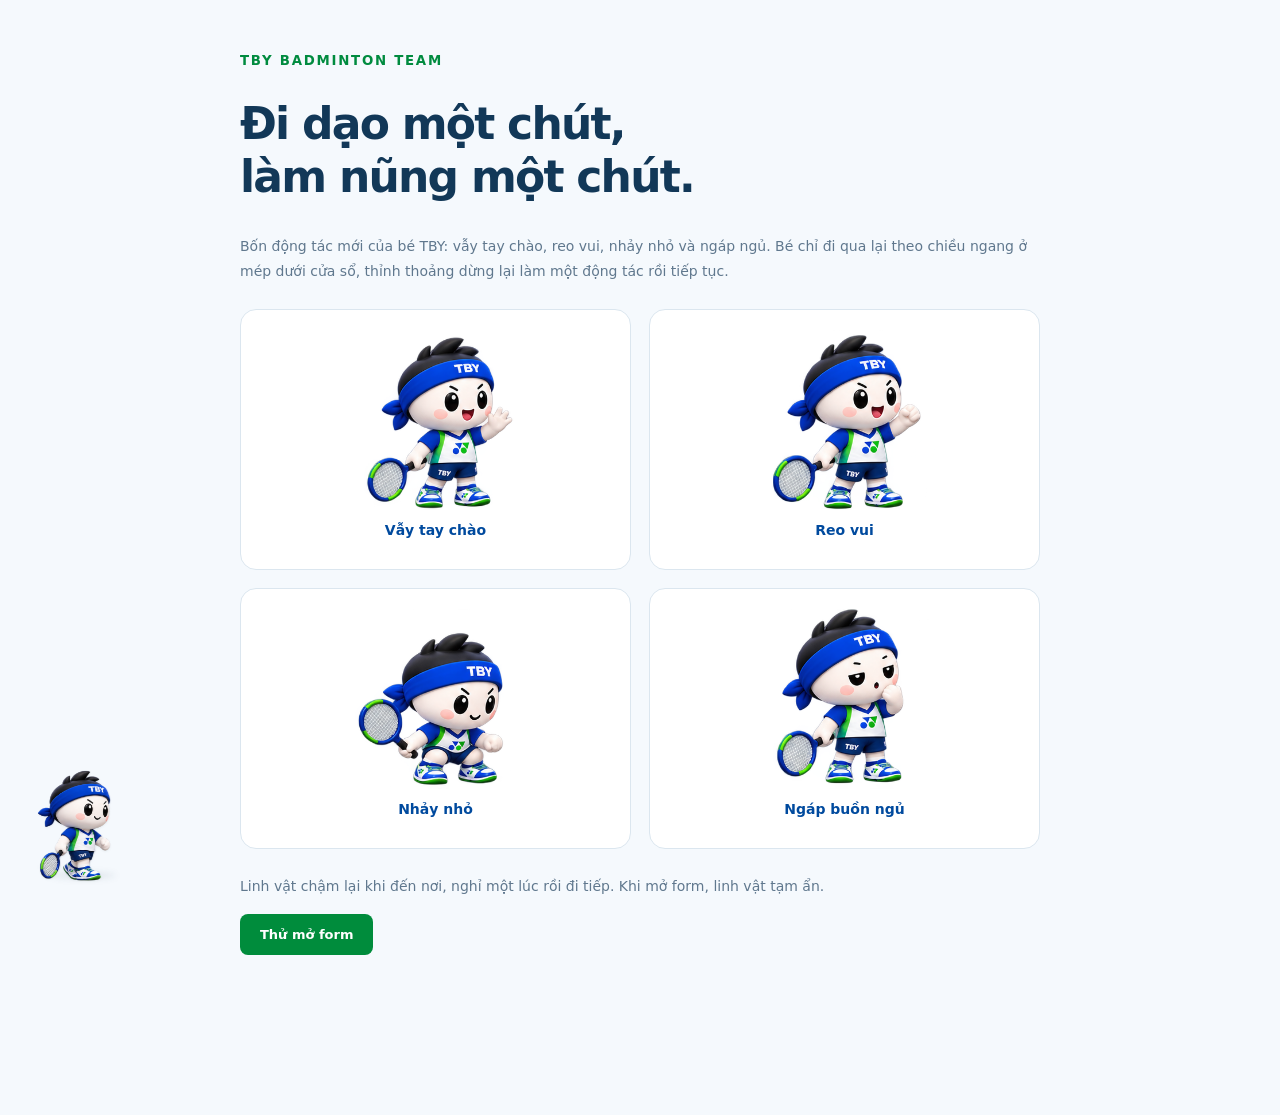
==== xem-thu-chibi.html @ 2a5cde0b "Add files via upload" ====
<!doctype html><html lang="vi"><head><meta charset="utf-8"><meta name="viewport" content="width=device-width,initial-scale=1"><title>TBY — Chibi 3D</title><link rel="stylesheet" href="mascot.css?v=5"><style>
*{box-sizing:border-box}body{margin:0;font-family:system-ui,sans-serif;background:#f5f9fd;color:#123858}main{width:min(800px,calc(100% - 36px));margin:50px auto 160px}small{color:#008b3f;font-weight:700;letter-spacing:.13em}h1{font-size:clamp(30px,5vw,44px);line-height:1.2;letter-spacing:-.04em}p{font-size:14px;line-height:1.8;color:#60788e}.poses{display:grid;grid-template-columns:1fr 1fr;gap:18px;margin:25px 0}.pose-card{border:1px solid #dbe6ef;background:#fff;border-radius:16px;text-align:center;padding:20px}.pose{width:min(180px,100%);aspect-ratio:1;margin:0 auto;background-image:url('assets/tby-chibi-walk.png');background-size:400% 200%;background-repeat:no-repeat;animation:walk .8s step-end infinite}.pose.left{background-position-y:100%}.pose-card h2{font-size:14px;color:#004a9e}button{font:600 13px system-ui;padding:13px 20px;border:0;border-radius:8px;background:#008c3c;color:white;cursor:pointer}dialog{border:1px solid #dbe6ef;border-radius:16px;padding:25px;width:min(420px,calc(100% - 36px));color:#123858}dialog::backdrop{background:#0c32587a}@keyframes walk{0%,100%{background-position-x:0}25%{background-position-x:33.333333%}50%{background-position-x:66.666667%}75%{background-position-x:100%}}@media(prefers-reduced-motion:reduce){.pose{animation:none;background-position-x:33.333333%}}
.cute{width:min(180px,100%);aspect-ratio:1;margin:auto;background-image:url('assets/tby-chibi-actions.png');background-size:400% 400%;background-repeat:no-repeat;animation:walk 2s step-end infinite}.cute-1{background-position-y:33.333333%;animation-duration:2.4s}.cute-2{background-position-y:66.666667%;animation-duration:1.6s}.cute-3{background-position-y:100%;animation-duration:3.2s}@media(prefers-reduced-motion:reduce){.cute{animation:none}}</style></head><body><main><small>TBY BADMINTON TEAM</small><h1>Đi dạo một chút,<br>làm nũng một chút.</h1><p>Bốn động tác mới của bé TBY: vẫy tay chào, reo vui, nhảy nhỏ và ngáp ngủ. Bé chỉ đi qua lại theo chiều ngang ở mép dưới cửa sổ, thỉnh thoảng dừng lại làm một động tác rồi tiếp tục.</p><div class="poses"><article class="pose-card"><div class="cute cute-0" aria-hidden="true"></div><h2>Vẫy tay chào</h2></article><article class="pose-card"><div class="cute cute-1" aria-hidden="true"></div><h2>Reo vui</h2></article><article class="pose-card"><div class="cute cute-2" aria-hidden="true"></div><h2>Nhảy nhỏ</h2></article><article class="pose-card"><div class="cute cute-3" aria-hidden="true"></div><h2>Ngáp buồn ngủ</h2></article></div><p>Linh vật chậm lại khi đến nơi, nghỉ một lúc rồi đi tiếp. Khi mở form, linh vật tạm ẩn.</p><button id="open-form">Thử mở form</button></main><dialog id="demo-dialog"><h2>Form minh họa</h2><p>Không có đăng ký thật được gửi từ trang này.</p><form method="dialog"><button>Đóng form</button></form></dialog><script>document.getElementById('open-form').onclick=()=>document.getElementById('demo-dialog').showModal();</script><script defer src="mascot.js?v=6"></script></body></html>
---- mascot.css ----
/* The walk cycle is rendered from directional chibi poses. */
#tby-web-mascot{position:fixed;left:0;top:0;width:116px;height:116px;z-index:40;pointer-events:none;contain:layout style;will-change:transform}
#tby-web-mascot[hidden]{display:none!important}
#tby-web-mascot::before{content:'';position:absolute;left:28%;right:15%;bottom:3%;height:6%;border-radius:50%;background:#19344716;filter:blur(3px)}
#tby-web-mascot .tby-mascot-sprite{display:block;width:100%;height:100%;background-repeat:no-repeat;background-size:400% 200%;background-position:33.333333% 0;transform-origin:50% 90%;filter:drop-shadow(0 1px 1px #173a4710)}
#tby-web-mascot:not(.is-moving):not(.is-acting) .tby-mascot-sprite{animation:tby-chibi-breathe 2.6s ease-in-out infinite}
@keyframes tby-chibi-breathe{0%,100%{transform:translateY(0) scaleY(1)}50%{transform:translateY(-.7px) scaleY(1.008)}}
@media(max-width:760px){#tby-web-mascot{width:88px;height:88px}}
@media(prefers-reduced-motion:reduce){#tby-web-mascot .tby-mascot-sprite{animation:none!important;transform:none!important}}
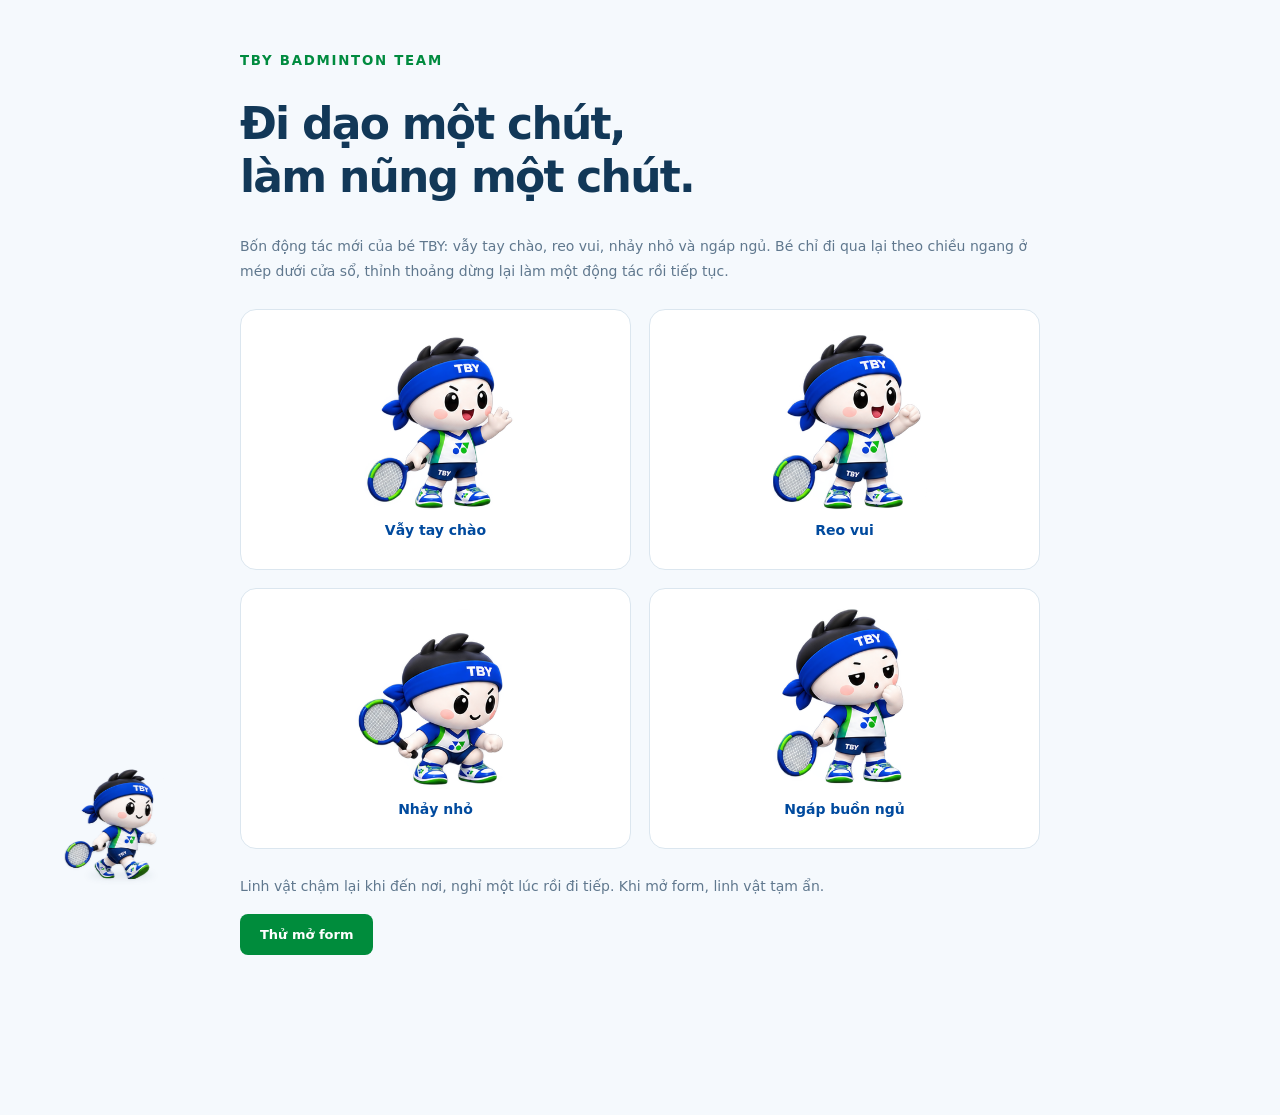
==== commit ca9c0cbe: "Add files via upload" ====
--- a/xem-thu-chibi.html
+++ b/xem-thu-chibi.html
@@ -1,3 +1,3 @@
-<!doctype html><html lang="vi"><head><meta charset="utf-8"><meta name="viewport" content="width=device-width,initial-scale=1"><title>TBY — Chibi 3D</title><link rel="stylesheet" href="mascot.css?v=5"><style>
+<!doctype html><html lang="vi"><head><meta charset="utf-8"><meta name="viewport" content="width=device-width,initial-scale=1"><title>TBY — Chibi 3D</title><link rel="stylesheet" href="mascot-bottom-r7.css"><style>
 *{box-sizing:border-box}body{margin:0;font-family:system-ui,sans-serif;background:#f5f9fd;color:#123858}main{width:min(800px,calc(100% - 36px));margin:50px auto 160px}small{color:#008b3f;font-weight:700;letter-spacing:.13em}h1{font-size:clamp(30px,5vw,44px);line-height:1.2;letter-spacing:-.04em}p{font-size:14px;line-height:1.8;color:#60788e}.poses{display:grid;grid-template-columns:1fr 1fr;gap:18px;margin:25px 0}.pose-card{border:1px solid #dbe6ef;background:#fff;border-radius:16px;text-align:center;padding:20px}.pose{width:min(180px,100%);aspect-ratio:1;margin:0 auto;background-image:url('assets/tby-chibi-walk.png');background-size:400% 200%;background-repeat:no-repeat;animation:walk .8s step-end infinite}.pose.left{background-position-y:100%}.pose-card h2{font-size:14px;color:#004a9e}button{font:600 13px system-ui;padding:13px 20px;border:0;border-radius:8px;background:#008c3c;color:white;cursor:pointer}dialog{border:1px solid #dbe6ef;border-radius:16px;padding:25px;width:min(420px,calc(100% - 36px));color:#123858}dialog::backdrop{background:#0c32587a}@keyframes walk{0%,100%{background-position-x:0}25%{background-position-x:33.333333%}50%{background-position-x:66.666667%}75%{background-position-x:100%}}@media(prefers-reduced-motion:reduce){.pose{animation:none;background-position-x:33.333333%}}
-.cute{width:min(180px,100%);aspect-ratio:1;margin:auto;background-image:url('assets/tby-chibi-actions.png');background-size:400% 400%;background-repeat:no-repeat;animation:walk 2s step-end infinite}.cute-1{background-position-y:33.333333%;animation-duration:2.4s}.cute-2{background-position-y:66.666667%;animation-duration:1.6s}.cute-3{background-position-y:100%;animation-duration:3.2s}@media(prefers-reduced-motion:reduce){.cute{animation:none}}</style></head><body><main><small>TBY BADMINTON TEAM</small><h1>Đi dạo một chút,<br>làm nũng một chút.</h1><p>Bốn động tác mới của bé TBY: vẫy tay chào, reo vui, nhảy nhỏ và ngáp ngủ. Bé chỉ đi qua lại theo chiều ngang ở mép dưới cửa sổ, thỉnh thoảng dừng lại làm một động tác rồi tiếp tục.</p><div class="poses"><article class="pose-card"><div class="cute cute-0" aria-hidden="true"></div><h2>Vẫy tay chào</h2></article><article class="pose-card"><div class="cute cute-1" aria-hidden="true"></div><h2>Reo vui</h2></article><article class="pose-card"><div class="cute cute-2" aria-hidden="true"></div><h2>Nhảy nhỏ</h2></article><article class="pose-card"><div class="cute cute-3" aria-hidden="true"></div><h2>Ngáp buồn ngủ</h2></article></div><p>Linh vật chậm lại khi đến nơi, nghỉ một lúc rồi đi tiếp. Khi mở form, linh vật tạm ẩn.</p><button id="open-form">Thử mở form</button></main><dialog id="demo-dialog"><h2>Form minh họa</h2><p>Không có đăng ký thật được gửi từ trang này.</p><form method="dialog"><button>Đóng form</button></form></dialog><script>document.getElementById('open-form').onclick=()=>document.getElementById('demo-dialog').showModal();</script><script defer src="mascot.js?v=6"></script></body></html>
+.cute{width:min(180px,100%);aspect-ratio:1;margin:auto;background-image:url('assets/tby-chibi-actions.png');background-size:400% 400%;background-repeat:no-repeat;animation:walk 2s step-end infinite}.cute-1{background-position-y:33.333333%;animation-duration:2.4s}.cute-2{background-position-y:66.666667%;animation-duration:1.6s}.cute-3{background-position-y:100%;animation-duration:3.2s}@media(prefers-reduced-motion:reduce){.cute{animation:none}}</style></head><body><main><small>TBY BADMINTON TEAM</small><h1>Đi dạo một chút,<br>làm nũng một chút.</h1><p>Bốn động tác mới của bé TBY: vẫy tay chào, reo vui, nhảy nhỏ và ngáp ngủ. Bé chỉ đi qua lại theo chiều ngang ở mép dưới cửa sổ, thỉnh thoảng dừng lại làm một động tác rồi tiếp tục.</p><div class="poses"><article class="pose-card"><div class="cute cute-0" aria-hidden="true"></div><h2>Vẫy tay chào</h2></article><article class="pose-card"><div class="cute cute-1" aria-hidden="true"></div><h2>Reo vui</h2></article><article class="pose-card"><div class="cute cute-2" aria-hidden="true"></div><h2>Nhảy nhỏ</h2></article><article class="pose-card"><div class="cute cute-3" aria-hidden="true"></div><h2>Ngáp buồn ngủ</h2></article></div><p>Linh vật chậm lại khi đến nơi, nghỉ một lúc rồi đi tiếp. Khi mở form, linh vật tạm ẩn.</p><button id="open-form">Thử mở form</button></main><dialog id="demo-dialog"><h2>Form minh họa</h2><p>Không có đăng ký thật được gửi từ trang này.</p><form method="dialog"><button>Đóng form</button></form></dialog><script>document.getElementById('open-form').onclick=()=>document.getElementById('demo-dialog').showModal();</script><script defer src="mascot-bottom-r7.js"></script></body></html>
--- a/mascot-bottom-r7.css
+++ b/mascot-bottom-r7.css
@@ -0,0 +1,9 @@
+/* The walk cycle is rendered from directional chibi poses. */
+#tby-web-mascot{position:fixed;left:0;top:0;width:116px;height:116px;z-index:40;pointer-events:none;contain:layout style;will-change:transform}
+#tby-web-mascot[hidden]{display:none!important}
+#tby-web-mascot::before{content:'';position:absolute;left:28%;right:15%;bottom:3%;height:6%;border-radius:50%;background:#19344716;filter:blur(3px)}
+#tby-web-mascot .tby-mascot-sprite{display:block;width:100%;height:100%;background-repeat:no-repeat;background-size:400% 200%;background-position:33.333333% 0;transform-origin:50% 90%;filter:drop-shadow(0 1px 1px #173a4710)}
+#tby-web-mascot:not(.is-moving):not(.is-acting) .tby-mascot-sprite{animation:tby-chibi-breathe 2.6s ease-in-out infinite}
+@keyframes tby-chibi-breathe{0%,100%{transform:translateY(0) scaleY(1)}50%{transform:translateY(-.7px) scaleY(1.008)}}
+@media(max-width:760px){#tby-web-mascot{width:88px;height:88px}}
+@media(prefers-reduced-motion:reduce){#tby-web-mascot .tby-mascot-sprite{animation:none!important;transform:none!important}}
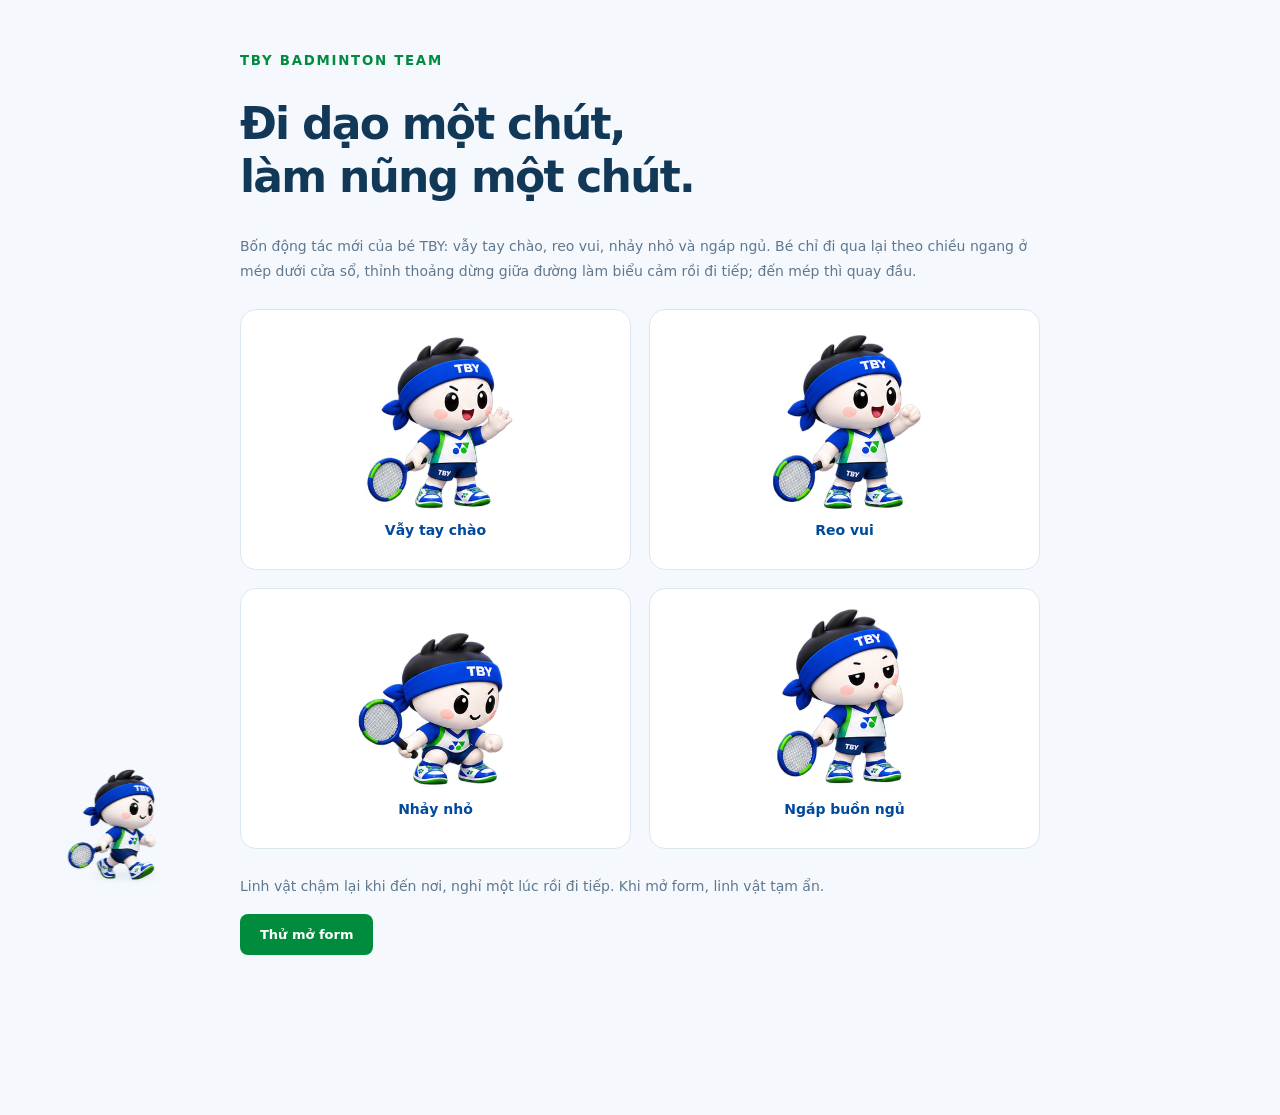
==== commit 66bafda3: "Add files via upload" ====
--- a/xem-thu-chibi.html
+++ b/xem-thu-chibi.html
@@ -1,3 +1,3 @@
-<!doctype html><html lang="vi"><head><meta charset="utf-8"><meta name="viewport" content="width=device-width,initial-scale=1"><title>TBY — Chibi 3D</title><link rel="stylesheet" href="mascot-bottom-r7.css"><style>
+<!doctype html><html lang="vi"><head><meta charset="utf-8"><meta name="viewport" content="width=device-width,initial-scale=1"><title>TBY — Chibi 3D</title><link rel="stylesheet" href="mascot-full-r9.css"><style>
 *{box-sizing:border-box}body{margin:0;font-family:system-ui,sans-serif;background:#f5f9fd;color:#123858}main{width:min(800px,calc(100% - 36px));margin:50px auto 160px}small{color:#008b3f;font-weight:700;letter-spacing:.13em}h1{font-size:clamp(30px,5vw,44px);line-height:1.2;letter-spacing:-.04em}p{font-size:14px;line-height:1.8;color:#60788e}.poses{display:grid;grid-template-columns:1fr 1fr;gap:18px;margin:25px 0}.pose-card{border:1px solid #dbe6ef;background:#fff;border-radius:16px;text-align:center;padding:20px}.pose{width:min(180px,100%);aspect-ratio:1;margin:0 auto;background-image:url('assets/tby-chibi-walk.png');background-size:400% 200%;background-repeat:no-repeat;animation:walk .8s step-end infinite}.pose.left{background-position-y:100%}.pose-card h2{font-size:14px;color:#004a9e}button{font:600 13px system-ui;padding:13px 20px;border:0;border-radius:8px;background:#008c3c;color:white;cursor:pointer}dialog{border:1px solid #dbe6ef;border-radius:16px;padding:25px;width:min(420px,calc(100% - 36px));color:#123858}dialog::backdrop{background:#0c32587a}@keyframes walk{0%,100%{background-position-x:0}25%{background-position-x:33.333333%}50%{background-position-x:66.666667%}75%{background-position-x:100%}}@media(prefers-reduced-motion:reduce){.pose{animation:none;background-position-x:33.333333%}}
-.cute{width:min(180px,100%);aspect-ratio:1;margin:auto;background-image:url('assets/tby-chibi-actions.png');background-size:400% 400%;background-repeat:no-repeat;animation:walk 2s step-end infinite}.cute-1{background-position-y:33.333333%;animation-duration:2.4s}.cute-2{background-position-y:66.666667%;animation-duration:1.6s}.cute-3{background-position-y:100%;animation-duration:3.2s}@media(prefers-reduced-motion:reduce){.cute{animation:none}}</style></head><body><main><small>TBY BADMINTON TEAM</small><h1>Đi dạo một chút,<br>làm nũng một chút.</h1><p>Bốn động tác mới của bé TBY: vẫy tay chào, reo vui, nhảy nhỏ và ngáp ngủ. Bé chỉ đi qua lại theo chiều ngang ở mép dưới cửa sổ, thỉnh thoảng dừng lại làm một động tác rồi tiếp tục.</p><div class="poses"><article class="pose-card"><div class="cute cute-0" aria-hidden="true"></div><h2>Vẫy tay chào</h2></article><article class="pose-card"><div class="cute cute-1" aria-hidden="true"></div><h2>Reo vui</h2></article><article class="pose-card"><div class="cute cute-2" aria-hidden="true"></div><h2>Nhảy nhỏ</h2></article><article class="pose-card"><div class="cute cute-3" aria-hidden="true"></div><h2>Ngáp buồn ngủ</h2></article></div><p>Linh vật chậm lại khi đến nơi, nghỉ một lúc rồi đi tiếp. Khi mở form, linh vật tạm ẩn.</p><button id="open-form">Thử mở form</button></main><dialog id="demo-dialog"><h2>Form minh họa</h2><p>Không có đăng ký thật được gửi từ trang này.</p><form method="dialog"><button>Đóng form</button></form></dialog><script>document.getElementById('open-form').onclick=()=>document.getElementById('demo-dialog').showModal();</script><script defer src="mascot-bottom-r7.js"></script></body></html>
+.cute{width:min(180px,100%);aspect-ratio:1;margin:auto;background-image:url('assets/tby-chibi-actions.png');background-size:400% 400%;background-repeat:no-repeat;animation:walk 2s step-end infinite}.cute-1{background-position-y:33.333333%;animation-duration:2.4s}.cute-2{background-position-y:66.666667%;animation-duration:1.6s}.cute-3{background-position-y:100%;animation-duration:3.2s}</style></head><body><main><small>TBY BADMINTON TEAM</small><h1>Đi dạo một chút,<br>làm nũng một chút.</h1><p>Bốn động tác mới của bé TBY: vẫy tay chào, reo vui, nhảy nhỏ và ngáp ngủ. Bé chỉ đi qua lại theo chiều ngang ở mép dưới cửa sổ, thỉnh thoảng dừng giữa đường làm biểu cảm rồi đi tiếp; đến mép thì quay đầu.</p><div class="poses"><article class="pose-card"><div class="cute cute-0" aria-hidden="true"></div><h2>Vẫy tay chào</h2></article><article class="pose-card"><div class="cute cute-1" aria-hidden="true"></div><h2>Reo vui</h2></article><article class="pose-card"><div class="cute cute-2" aria-hidden="true"></div><h2>Nhảy nhỏ</h2></article><article class="pose-card"><div class="cute cute-3" aria-hidden="true"></div><h2>Ngáp buồn ngủ</h2></article></div><p>Linh vật chậm lại khi đến nơi, nghỉ một lúc rồi đi tiếp. Khi mở form, linh vật tạm ẩn.</p><button id="open-form">Thử mở form</button></main><dialog id="demo-dialog"><h2>Form minh họa</h2><p>Không có đăng ký thật được gửi từ trang này.</p><form method="dialog"><button>Đóng form</button></form></dialog><script>document.getElementById('open-form').onclick=()=>document.getElementById('demo-dialog').showModal();</script><script defer src="mascot-full-r9.js"></script></body></html>
--- a/mascot-full-r9.css
+++ b/mascot-full-r9.css
@@ -0,0 +1,9 @@
+/* The walk cycle is rendered from directional chibi poses. */
+#tby-web-mascot{position:fixed;left:0;top:0;width:116px;height:116px;z-index:40;pointer-events:none;contain:layout style;will-change:transform}
+#tby-web-mascot[hidden]{display:none!important}
+#tby-web-mascot::before{content:'';position:absolute;left:28%;right:15%;bottom:3%;height:6%;border-radius:50%;background:#19344716;filter:blur(3px)}
+#tby-web-mascot .tby-mascot-sprite{display:block;width:100%;height:100%;background-repeat:no-repeat;background-size:400% 200%;background-position:33.333333% 0;transform-origin:50% 90%;filter:drop-shadow(0 1px 1px #173a4710)}
+#tby-web-mascot:not(.is-moving):not(.is-acting) .tby-mascot-sprite{animation:tby-chibi-breathe 2.6s ease-in-out infinite}
+@keyframes tby-chibi-breathe{0%,100%{transform:translateY(0) scaleY(1)}50%{transform:translateY(-.7px) scaleY(1.008)}}
+@media(max-width:760px){#tby-web-mascot{width:88px;height:88px}}
+
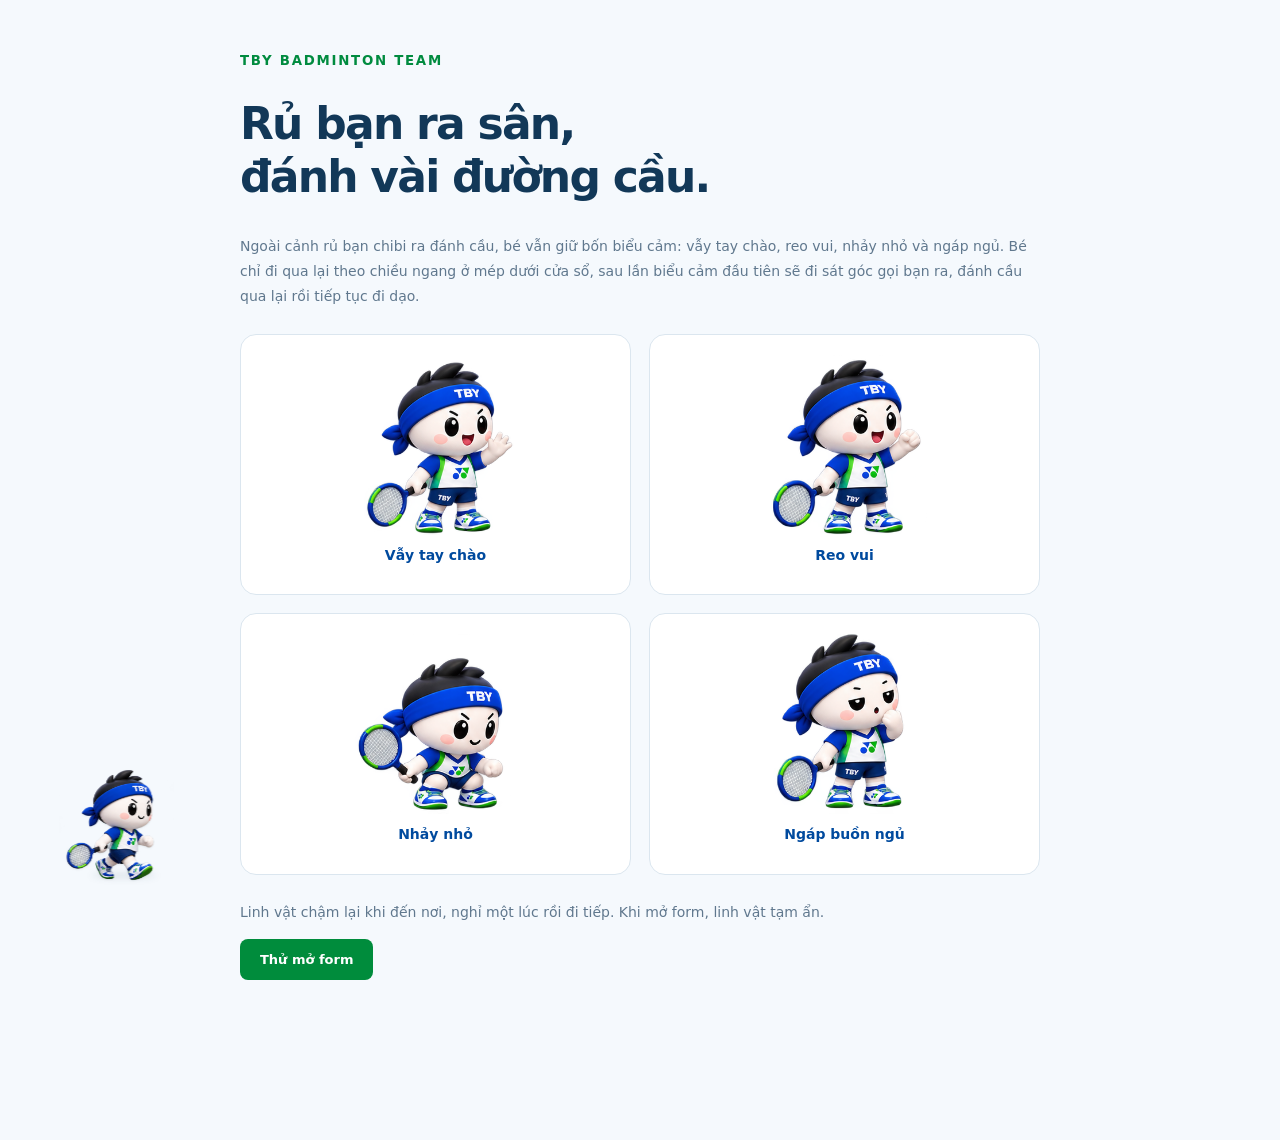
==== commit d64bd31f: "Add files via upload" ====
--- a/xem-thu-chibi.html
+++ b/xem-thu-chibi.html
@@ -1,3 +1,3 @@
-<!doctype html><html lang="vi"><head><meta charset="utf-8"><meta name="viewport" content="width=device-width,initial-scale=1"><title>TBY — Chibi 3D</title><link rel="stylesheet" href="mascot-full-r9.css"><style>
+<!doctype html><html lang="vi"><head><meta charset="utf-8"><meta name="viewport" content="width=device-width,initial-scale=1"><title>TBY — Chibi 3D</title><link rel="stylesheet" href="mascot-duo-r10.css"><style>
 *{box-sizing:border-box}body{margin:0;font-family:system-ui,sans-serif;background:#f5f9fd;color:#123858}main{width:min(800px,calc(100% - 36px));margin:50px auto 160px}small{color:#008b3f;font-weight:700;letter-spacing:.13em}h1{font-size:clamp(30px,5vw,44px);line-height:1.2;letter-spacing:-.04em}p{font-size:14px;line-height:1.8;color:#60788e}.poses{display:grid;grid-template-columns:1fr 1fr;gap:18px;margin:25px 0}.pose-card{border:1px solid #dbe6ef;background:#fff;border-radius:16px;text-align:center;padding:20px}.pose{width:min(180px,100%);aspect-ratio:1;margin:0 auto;background-image:url('assets/tby-chibi-walk.png');background-size:400% 200%;background-repeat:no-repeat;animation:walk .8s step-end infinite}.pose.left{background-position-y:100%}.pose-card h2{font-size:14px;color:#004a9e}button{font:600 13px system-ui;padding:13px 20px;border:0;border-radius:8px;background:#008c3c;color:white;cursor:pointer}dialog{border:1px solid #dbe6ef;border-radius:16px;padding:25px;width:min(420px,calc(100% - 36px));color:#123858}dialog::backdrop{background:#0c32587a}@keyframes walk{0%,100%{background-position-x:0}25%{background-position-x:33.333333%}50%{background-position-x:66.666667%}75%{background-position-x:100%}}@media(prefers-reduced-motion:reduce){.pose{animation:none;background-position-x:33.333333%}}
-.cute{width:min(180px,100%);aspect-ratio:1;margin:auto;background-image:url('assets/tby-chibi-actions.png');background-size:400% 400%;background-repeat:no-repeat;animation:walk 2s step-end infinite}.cute-1{background-position-y:33.333333%;animation-duration:2.4s}.cute-2{background-position-y:66.666667%;animation-duration:1.6s}.cute-3{background-position-y:100%;animation-duration:3.2s}</style></head><body><main><small>TBY BADMINTON TEAM</small><h1>Đi dạo một chút,<br>làm nũng một chút.</h1><p>Bốn động tác mới của bé TBY: vẫy tay chào, reo vui, nhảy nhỏ và ngáp ngủ. Bé chỉ đi qua lại theo chiều ngang ở mép dưới cửa sổ, thỉnh thoảng dừng giữa đường làm biểu cảm rồi đi tiếp; đến mép thì quay đầu.</p><div class="poses"><article class="pose-card"><div class="cute cute-0" aria-hidden="true"></div><h2>Vẫy tay chào</h2></article><article class="pose-card"><div class="cute cute-1" aria-hidden="true"></div><h2>Reo vui</h2></article><article class="pose-card"><div class="cute cute-2" aria-hidden="true"></div><h2>Nhảy nhỏ</h2></article><article class="pose-card"><div class="cute cute-3" aria-hidden="true"></div><h2>Ngáp buồn ngủ</h2></article></div><p>Linh vật chậm lại khi đến nơi, nghỉ một lúc rồi đi tiếp. Khi mở form, linh vật tạm ẩn.</p><button id="open-form">Thử mở form</button></main><dialog id="demo-dialog"><h2>Form minh họa</h2><p>Không có đăng ký thật được gửi từ trang này.</p><form method="dialog"><button>Đóng form</button></form></dialog><script>document.getElementById('open-form').onclick=()=>document.getElementById('demo-dialog').showModal();</script><script defer src="mascot-full-r9.js"></script></body></html>
+.cute{width:min(180px,100%);aspect-ratio:1;margin:auto;background-image:url('assets/tby-chibi-actions.png');background-size:400% 400%;background-repeat:no-repeat;animation:walk 2s step-end infinite}.cute-1{background-position-y:33.333333%;animation-duration:2.4s}.cute-2{background-position-y:66.666667%;animation-duration:1.6s}.cute-3{background-position-y:100%;animation-duration:3.2s}</style></head><body><main><small>TBY BADMINTON TEAM</small><h1>Rủ bạn ra sân,<br>đánh vài đường cầu.</h1><p>Ngoài cảnh rủ bạn chibi ra đánh cầu, bé vẫn giữ bốn biểu cảm: vẫy tay chào, reo vui, nhảy nhỏ và ngáp ngủ. Bé chỉ đi qua lại theo chiều ngang ở mép dưới cửa sổ, sau lần biểu cảm đầu tiên sẽ đi sát góc gọi bạn ra, đánh cầu qua lại rồi tiếp tục đi dạo.</p><div class="poses"><article class="pose-card"><div class="cute cute-0" aria-hidden="true"></div><h2>Vẫy tay chào</h2></article><article class="pose-card"><div class="cute cute-1" aria-hidden="true"></div><h2>Reo vui</h2></article><article class="pose-card"><div class="cute cute-2" aria-hidden="true"></div><h2>Nhảy nhỏ</h2></article><article class="pose-card"><div class="cute cute-3" aria-hidden="true"></div><h2>Ngáp buồn ngủ</h2></article></div><p>Linh vật chậm lại khi đến nơi, nghỉ một lúc rồi đi tiếp. Khi mở form, linh vật tạm ẩn.</p><button id="open-form">Thử mở form</button></main><dialog id="demo-dialog"><h2>Form minh họa</h2><p>Không có đăng ký thật được gửi từ trang này.</p><form method="dialog"><button>Đóng form</button></form></dialog><script>document.getElementById('open-form').onclick=()=>document.getElementById('demo-dialog').showModal();</script><script defer data-duo-preview="true" src="mascot-duo-r10.js"></script></body></html>
--- a/mascot-duo-r10.css
+++ b/mascot-duo-r10.css
@@ -0,0 +1,15 @@
+/* The walk cycle is rendered from directional chibi poses. */
+#tby-web-mascot{position:fixed;left:0;top:0;width:116px;height:116px;z-index:40;pointer-events:none;contain:layout style;will-change:transform}
+#tby-web-mascot[hidden]{display:none!important}
+#tby-web-mascot::before{content:'';position:absolute;left:28%;right:15%;bottom:3%;height:6%;border-radius:50%;background:#19344716;filter:blur(3px)}
+#tby-web-mascot .tby-mascot-sprite{display:block;width:100%;height:100%;background-repeat:no-repeat;background-size:400% 200%;background-position:33.333333% 0;transform-origin:50% 90%;filter:drop-shadow(0 1px 1px #173a4710)}
+#tby-web-mascot:not(.is-moving):not(.is-acting) .tby-mascot-sprite{animation:tby-chibi-breathe 2.6s ease-in-out infinite}
+@keyframes tby-chibi-breathe{0%,100%{transform:translateY(0) scaleY(1)}50%{transform:translateY(-.7px) scaleY(1.008)}}
+@media(max-width:760px){#tby-web-mascot{width:88px;height:88px}}
+#tby-mascot-buddy{position:fixed;left:0;top:0;width:116px;height:116px;z-index:41;pointer-events:none;contain:layout style;will-change:transform}
+#tby-mascot-buddy[hidden],#tby-mascot-shuttle[hidden]{display:none!important}
+#tby-mascot-buddy .tby-mascot-sprite{display:block;width:100%;height:100%;background-repeat:no-repeat;background-size:400% 200%;filter:drop-shadow(0 1px 1px #173a4710)}
+#tby-mascot-buddy::before{content:'';position:absolute;left:28%;right:15%;bottom:3%;height:6%;border-radius:50%;background:#19344716;filter:blur(3px)}
+#tby-mascot-shuttle{position:fixed;left:0;top:0;width:26px;height:20px;z-index:42;pointer-events:none;transform-origin:50% 50%;filter:drop-shadow(0 1px 2px #10305055);will-change:transform}
+@media(max-width:760px){#tby-mascot-buddy{width:88px;height:88px}}
+
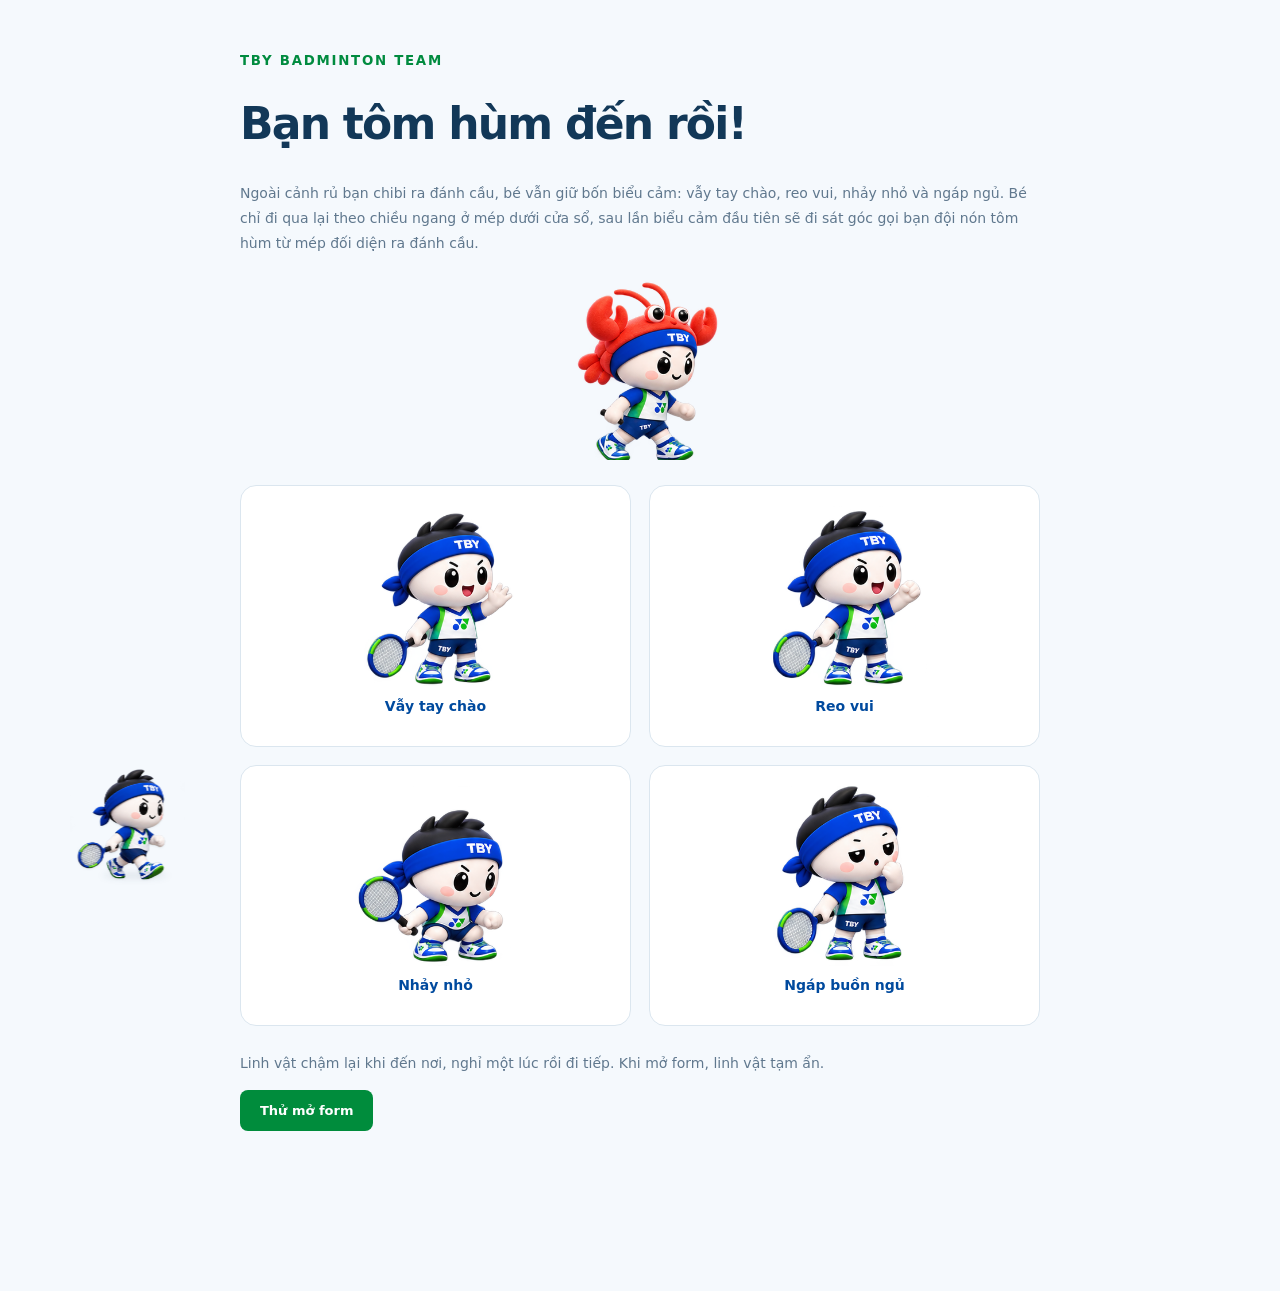
==== commit 3b626932: "Add files via upload" ====
--- a/xem-thu-chibi.html
+++ b/xem-thu-chibi.html
@@ -1,3 +1,3 @@
-<!doctype html><html lang="vi"><head><meta charset="utf-8"><meta name="viewport" content="width=device-width,initial-scale=1"><title>TBY — Chibi 3D</title><link rel="stylesheet" href="mascot-duo-r10.css"><style>
+<!doctype html><html lang="vi"><head><meta charset="utf-8"><meta name="viewport" content="width=device-width,initial-scale=1"><title>TBY — Chibi 3D</title><link rel="stylesheet" href="mascot-lobster-r11.css"><style>
 *{box-sizing:border-box}body{margin:0;font-family:system-ui,sans-serif;background:#f5f9fd;color:#123858}main{width:min(800px,calc(100% - 36px));margin:50px auto 160px}small{color:#008b3f;font-weight:700;letter-spacing:.13em}h1{font-size:clamp(30px,5vw,44px);line-height:1.2;letter-spacing:-.04em}p{font-size:14px;line-height:1.8;color:#60788e}.poses{display:grid;grid-template-columns:1fr 1fr;gap:18px;margin:25px 0}.pose-card{border:1px solid #dbe6ef;background:#fff;border-radius:16px;text-align:center;padding:20px}.pose{width:min(180px,100%);aspect-ratio:1;margin:0 auto;background-image:url('assets/tby-chibi-walk.png');background-size:400% 200%;background-repeat:no-repeat;animation:walk .8s step-end infinite}.pose.left{background-position-y:100%}.pose-card h2{font-size:14px;color:#004a9e}button{font:600 13px system-ui;padding:13px 20px;border:0;border-radius:8px;background:#008c3c;color:white;cursor:pointer}dialog{border:1px solid #dbe6ef;border-radius:16px;padding:25px;width:min(420px,calc(100% - 36px));color:#123858}dialog::backdrop{background:#0c32587a}@keyframes walk{0%,100%{background-position-x:0}25%{background-position-x:33.333333%}50%{background-position-x:66.666667%}75%{background-position-x:100%}}@media(prefers-reduced-motion:reduce){.pose{animation:none;background-position-x:33.333333%}}
-.cute{width:min(180px,100%);aspect-ratio:1;margin:auto;background-image:url('assets/tby-chibi-actions.png');background-size:400% 400%;background-repeat:no-repeat;animation:walk 2s step-end infinite}.cute-1{background-position-y:33.333333%;animation-duration:2.4s}.cute-2{background-position-y:66.666667%;animation-duration:1.6s}.cute-3{background-position-y:100%;animation-duration:3.2s}</style></head><body><main><small>TBY BADMINTON TEAM</small><h1>Rủ bạn ra sân,<br>đánh vài đường cầu.</h1><p>Ngoài cảnh rủ bạn chibi ra đánh cầu, bé vẫn giữ bốn biểu cảm: vẫy tay chào, reo vui, nhảy nhỏ và ngáp ngủ. Bé chỉ đi qua lại theo chiều ngang ở mép dưới cửa sổ, sau lần biểu cảm đầu tiên sẽ đi sát góc gọi bạn ra, đánh cầu qua lại rồi tiếp tục đi dạo.</p><div class="poses"><article class="pose-card"><div class="cute cute-0" aria-hidden="true"></div><h2>Vẫy tay chào</h2></article><article class="pose-card"><div class="cute cute-1" aria-hidden="true"></div><h2>Reo vui</h2></article><article class="pose-card"><div class="cute cute-2" aria-hidden="true"></div><h2>Nhảy nhỏ</h2></article><article class="pose-card"><div class="cute cute-3" aria-hidden="true"></div><h2>Ngáp buồn ngủ</h2></article></div><p>Linh vật chậm lại khi đến nơi, nghỉ một lúc rồi đi tiếp. Khi mở form, linh vật tạm ẩn.</p><button id="open-form">Thử mở form</button></main><dialog id="demo-dialog"><h2>Form minh họa</h2><p>Không có đăng ký thật được gửi từ trang này.</p><form method="dialog"><button>Đóng form</button></form></dialog><script>document.getElementById('open-form').onclick=()=>document.getElementById('demo-dialog').showModal();</script><script defer data-duo-preview="true" src="mascot-duo-r10.js"></script></body></html>
+.cute{width:min(180px,100%);aspect-ratio:1;margin:auto;background-image:url('assets/tby-chibi-actions.png');background-size:400% 400%;background-repeat:no-repeat;animation:walk 2s step-end infinite}.cute-1{background-position-y:33.333333%;animation-duration:2.4s}.cute-2{background-position-y:66.666667%;animation-duration:1.6s}.cute-3{background-position-y:100%;animation-duration:3.2s}</style></head><body><main><small>TBY BADMINTON TEAM</small><h1>Bạn tôm hùm đến rồi!</h1><p>Ngoài cảnh rủ bạn chibi ra đánh cầu, bé vẫn giữ bốn biểu cảm: vẫy tay chào, reo vui, nhảy nhỏ và ngáp ngủ. Bé chỉ đi qua lại theo chiều ngang ở mép dưới cửa sổ, sau lần biểu cảm đầu tiên sẽ đi sát góc gọi bạn đội nón tôm hùm từ mép đối diện ra đánh cầu.</p><div style="width:180px;height:180px;margin:24px auto;background:url(assets/tby-chibi-lobster.png) 0 0 / 400% 400% no-repeat" role="img" aria-label="Chibi TBY đội nón tôm hùm"></div><div class="poses"><article class="pose-card"><div class="cute cute-0" aria-hidden="true"></div><h2>Vẫy tay chào</h2></article><article class="pose-card"><div class="cute cute-1" aria-hidden="true"></div><h2>Reo vui</h2></article><article class="pose-card"><div class="cute cute-2" aria-hidden="true"></div><h2>Nhảy nhỏ</h2></article><article class="pose-card"><div class="cute cute-3" aria-hidden="true"></div><h2>Ngáp buồn ngủ</h2></article></div><p>Linh vật chậm lại khi đến nơi, nghỉ một lúc rồi đi tiếp. Khi mở form, linh vật tạm ẩn.</p><button id="open-form">Thử mở form</button></main><dialog id="demo-dialog"><h2>Form minh họa</h2><p>Không có đăng ký thật được gửi từ trang này.</p><form method="dialog"><button>Đóng form</button></form></dialog><script>document.getElementById('open-form').onclick=()=>document.getElementById('demo-dialog').showModal();</script><script defer data-duo-preview="true" src="mascot-lobster-r11.js"></script></body></html>
--- a/mascot-lobster-r11.css
+++ b/mascot-lobster-r11.css
@@ -0,0 +1,15 @@
+/* The walk cycle is rendered from directional chibi poses. */
+#tby-web-mascot{position:fixed;left:0;top:0;width:116px;height:116px;z-index:40;pointer-events:none;contain:layout style;will-change:transform}
+#tby-web-mascot[hidden]{display:none!important}
+#tby-web-mascot::before{content:'';position:absolute;left:28%;right:15%;bottom:3%;height:6%;border-radius:50%;background:#19344716;filter:blur(3px)}
+#tby-web-mascot .tby-mascot-sprite{display:block;width:100%;height:100%;background-repeat:no-repeat;background-size:400% 200%;background-position:33.333333% 0;transform-origin:50% 90%;filter:drop-shadow(0 1px 1px #173a4710)}
+#tby-web-mascot:not(.is-moving):not(.is-acting) .tby-mascot-sprite{animation:tby-chibi-breathe 2.6s ease-in-out infinite}
+@keyframes tby-chibi-breathe{0%,100%{transform:translateY(0) scaleY(1)}50%{transform:translateY(-.7px) scaleY(1.008)}}
+@media(max-width:760px){#tby-web-mascot{width:88px;height:88px}}
+#tby-mascot-buddy{position:fixed;left:0;top:0;width:116px;height:116px;z-index:41;pointer-events:none;contain:layout style;will-change:transform}
+#tby-mascot-buddy[hidden],#tby-mascot-shuttle[hidden]{display:none!important}
+#tby-mascot-buddy .tby-mascot-sprite{display:block;width:100%;height:100%;background-repeat:no-repeat;background-size:400% 200%;filter:drop-shadow(0 1px 1px #173a4710)}
+#tby-mascot-buddy::before{content:'';position:absolute;left:28%;right:15%;bottom:3%;height:6%;border-radius:50%;background:#19344716;filter:blur(3px)}
+#tby-mascot-shuttle{position:fixed;left:0;top:0;width:26px;height:20px;z-index:42;pointer-events:none;transform-origin:50% 50%;filter:drop-shadow(0 1px 2px #10305055);will-change:transform}
+@media(max-width:760px){#tby-mascot-buddy{width:88px;height:88px}}
+
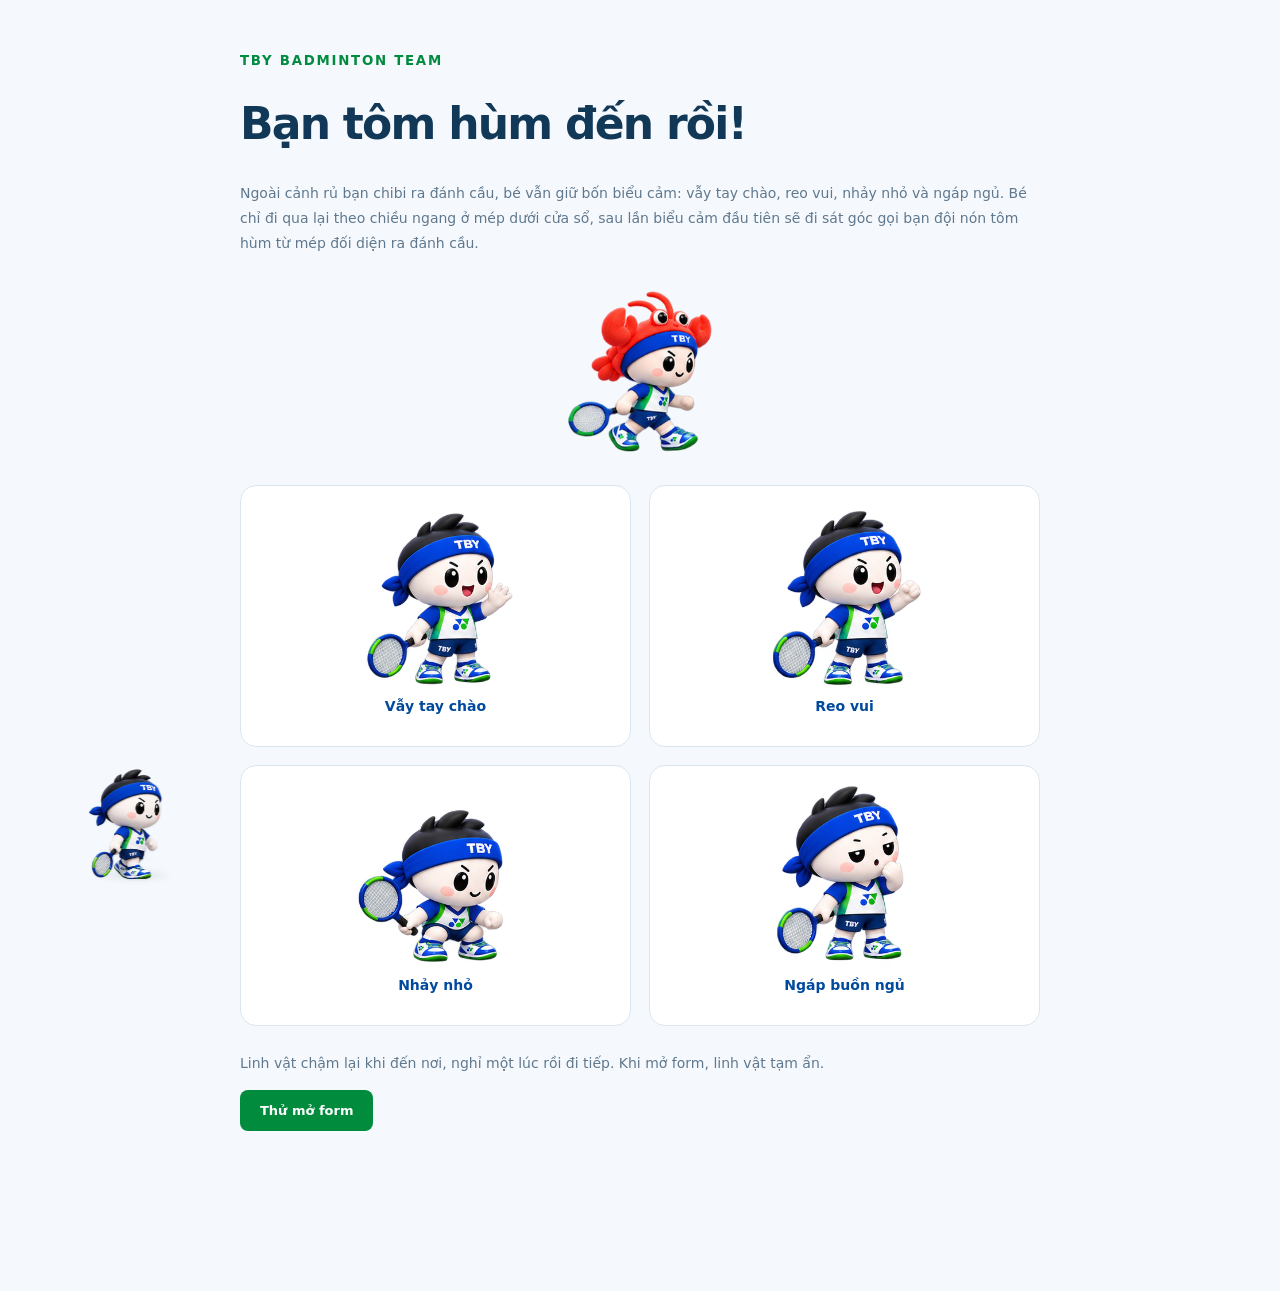
==== commit 79a848d5: "Add files via upload" ====
--- a/xem-thu-chibi.html
+++ b/xem-thu-chibi.html
@@ -1,3 +1,3 @@
-<!doctype html><html lang="vi"><head><meta charset="utf-8"><meta name="viewport" content="width=device-width,initial-scale=1"><title>TBY — Chibi 3D</title><link rel="stylesheet" href="mascot-lobster-r11.css"><style>
+<!doctype html><html lang="vi"><head><meta charset="utf-8"><meta name="viewport" content="width=device-width,initial-scale=1"><title>TBY — Chibi 3D</title><link rel="stylesheet" href="mascot-clean-r12.css"><style>
 *{box-sizing:border-box}body{margin:0;font-family:system-ui,sans-serif;background:#f5f9fd;color:#123858}main{width:min(800px,calc(100% - 36px));margin:50px auto 160px}small{color:#008b3f;font-weight:700;letter-spacing:.13em}h1{font-size:clamp(30px,5vw,44px);line-height:1.2;letter-spacing:-.04em}p{font-size:14px;line-height:1.8;color:#60788e}.poses{display:grid;grid-template-columns:1fr 1fr;gap:18px;margin:25px 0}.pose-card{border:1px solid #dbe6ef;background:#fff;border-radius:16px;text-align:center;padding:20px}.pose{width:min(180px,100%);aspect-ratio:1;margin:0 auto;background-image:url('assets/tby-chibi-walk.png');background-size:400% 200%;background-repeat:no-repeat;animation:walk .8s step-end infinite}.pose.left{background-position-y:100%}.pose-card h2{font-size:14px;color:#004a9e}button{font:600 13px system-ui;padding:13px 20px;border:0;border-radius:8px;background:#008c3c;color:white;cursor:pointer}dialog{border:1px solid #dbe6ef;border-radius:16px;padding:25px;width:min(420px,calc(100% - 36px));color:#123858}dialog::backdrop{background:#0c32587a}@keyframes walk{0%,100%{background-position-x:0}25%{background-position-x:33.333333%}50%{background-position-x:66.666667%}75%{background-position-x:100%}}@media(prefers-reduced-motion:reduce){.pose{animation:none;background-position-x:33.333333%}}
-.cute{width:min(180px,100%);aspect-ratio:1;margin:auto;background-image:url('assets/tby-chibi-actions.png');background-size:400% 400%;background-repeat:no-repeat;animation:walk 2s step-end infinite}.cute-1{background-position-y:33.333333%;animation-duration:2.4s}.cute-2{background-position-y:66.666667%;animation-duration:1.6s}.cute-3{background-position-y:100%;animation-duration:3.2s}</style></head><body><main><small>TBY BADMINTON TEAM</small><h1>Bạn tôm hùm đến rồi!</h1><p>Ngoài cảnh rủ bạn chibi ra đánh cầu, bé vẫn giữ bốn biểu cảm: vẫy tay chào, reo vui, nhảy nhỏ và ngáp ngủ. Bé chỉ đi qua lại theo chiều ngang ở mép dưới cửa sổ, sau lần biểu cảm đầu tiên sẽ đi sát góc gọi bạn đội nón tôm hùm từ mép đối diện ra đánh cầu.</p><div style="width:180px;height:180px;margin:24px auto;background:url(assets/tby-chibi-lobster.png) 0 0 / 400% 400% no-repeat" role="img" aria-label="Chibi TBY đội nón tôm hùm"></div><div class="poses"><article class="pose-card"><div class="cute cute-0" aria-hidden="true"></div><h2>Vẫy tay chào</h2></article><article class="pose-card"><div class="cute cute-1" aria-hidden="true"></div><h2>Reo vui</h2></article><article class="pose-card"><div class="cute cute-2" aria-hidden="true"></div><h2>Nhảy nhỏ</h2></article><article class="pose-card"><div class="cute cute-3" aria-hidden="true"></div><h2>Ngáp buồn ngủ</h2></article></div><p>Linh vật chậm lại khi đến nơi, nghỉ một lúc rồi đi tiếp. Khi mở form, linh vật tạm ẩn.</p><button id="open-form">Thử mở form</button></main><dialog id="demo-dialog"><h2>Form minh họa</h2><p>Không có đăng ký thật được gửi từ trang này.</p><form method="dialog"><button>Đóng form</button></form></dialog><script>document.getElementById('open-form').onclick=()=>document.getElementById('demo-dialog').showModal();</script><script defer data-duo-preview="true" src="mascot-lobster-r11.js"></script></body></html>
+.cute{width:min(180px,100%);aspect-ratio:1;margin:auto;background-image:url('assets/tby-chibi-actions.png');background-size:400% 400%;background-repeat:no-repeat;animation:walk 2s step-end infinite}.cute-1{background-position-y:33.333333%;animation-duration:2.4s}.cute-2{background-position-y:66.666667%;animation-duration:1.6s}.cute-3{background-position-y:100%;animation-duration:3.2s}</style></head><body><main><small>TBY BADMINTON TEAM</small><h1>Bạn tôm hùm đến rồi!</h1><p>Ngoài cảnh rủ bạn chibi ra đánh cầu, bé vẫn giữ bốn biểu cảm: vẫy tay chào, reo vui, nhảy nhỏ và ngáp ngủ. Bé chỉ đi qua lại theo chiều ngang ở mép dưới cửa sổ, sau lần biểu cảm đầu tiên sẽ đi sát góc gọi bạn đội nón tôm hùm từ mép đối diện ra đánh cầu.</p><div style="width:180px;height:180px;margin:24px auto;background:url(assets/tby-chibi-lobster-clean-r12.png) 0 0 / 400% 400% no-repeat" role="img" aria-label="Chibi TBY đội nón tôm hùm"></div><div class="poses"><article class="pose-card"><div class="cute cute-0" aria-hidden="true"></div><h2>Vẫy tay chào</h2></article><article class="pose-card"><div class="cute cute-1" aria-hidden="true"></div><h2>Reo vui</h2></article><article class="pose-card"><div class="cute cute-2" aria-hidden="true"></div><h2>Nhảy nhỏ</h2></article><article class="pose-card"><div class="cute cute-3" aria-hidden="true"></div><h2>Ngáp buồn ngủ</h2></article></div><p>Linh vật chậm lại khi đến nơi, nghỉ một lúc rồi đi tiếp. Khi mở form, linh vật tạm ẩn.</p><button id="open-form">Thử mở form</button></main><dialog id="demo-dialog"><h2>Form minh họa</h2><p>Không có đăng ký thật được gửi từ trang này.</p><form method="dialog"><button>Đóng form</button></form></dialog><script>document.getElementById('open-form').onclick=()=>document.getElementById('demo-dialog').showModal();</script><script defer data-duo-preview="true" src="mascot-clean-r12.js"></script></body></html>
--- a/mascot-clean-r12.css
+++ b/mascot-clean-r12.css
@@ -0,0 +1,15 @@
+/* The walk cycle is rendered from directional chibi poses. */
+#tby-web-mascot{position:fixed;left:0;top:0;width:116px;height:116px;z-index:40;pointer-events:none;contain:layout style;will-change:transform}
+#tby-web-mascot[hidden]{display:none!important}
+#tby-web-mascot::before{content:'';position:absolute;left:28%;right:15%;bottom:3%;height:6%;border-radius:50%;background:#19344716;filter:blur(3px)}
+#tby-web-mascot .tby-mascot-sprite{display:block;width:100%;height:100%;background-repeat:no-repeat;background-size:400% 200%;background-position:33.333333% 0;transform-origin:50% 90%;filter:drop-shadow(0 1px 1px #173a4710)}
+#tby-web-mascot:not(.is-moving):not(.is-acting) .tby-mascot-sprite{animation:tby-chibi-breathe 2.6s ease-in-out infinite}
+@keyframes tby-chibi-breathe{0%,100%{transform:translateY(0) scaleY(1)}50%{transform:translateY(-.7px) scaleY(1.008)}}
+@media(max-width:760px){#tby-web-mascot{width:88px;height:88px}}
+#tby-mascot-buddy{position:fixed;left:0;top:0;width:116px;height:116px;z-index:41;pointer-events:none;contain:layout style;will-change:transform}
+#tby-mascot-buddy[hidden],#tby-mascot-shuttle[hidden]{display:none!important}
+#tby-mascot-buddy .tby-mascot-sprite{display:block;width:100%;height:100%;background-repeat:no-repeat;background-size:400% 200%;filter:drop-shadow(0 1px 1px #173a4710)}
+#tby-mascot-buddy::before{content:'';position:absolute;left:28%;right:15%;bottom:3%;height:6%;border-radius:50%;background:#19344716;filter:blur(3px)}
+#tby-mascot-shuttle{position:fixed;left:0;top:0;width:26px;height:20px;z-index:42;pointer-events:none;transform-origin:50% 50%;filter:drop-shadow(0 1px 2px #10305055);will-change:transform}
+@media(max-width:760px){#tby-mascot-buddy{width:88px;height:88px}}
+
